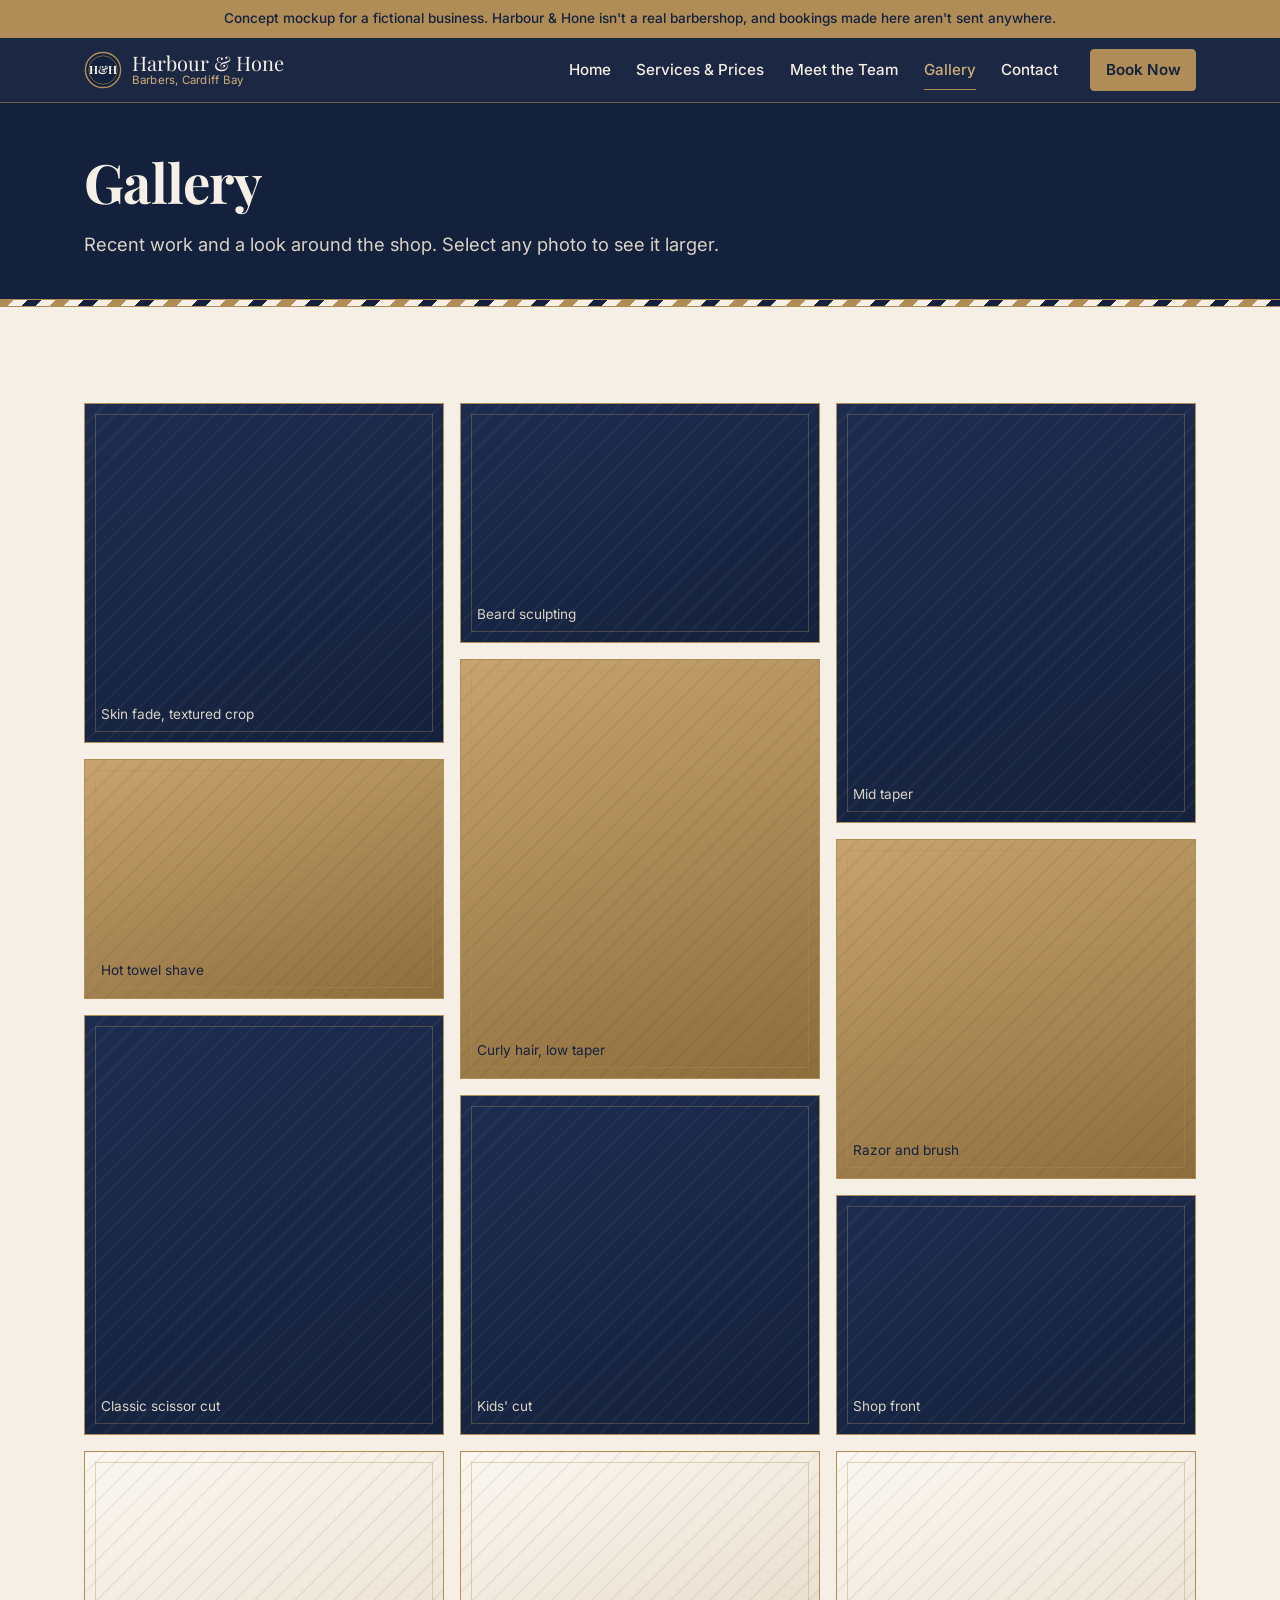
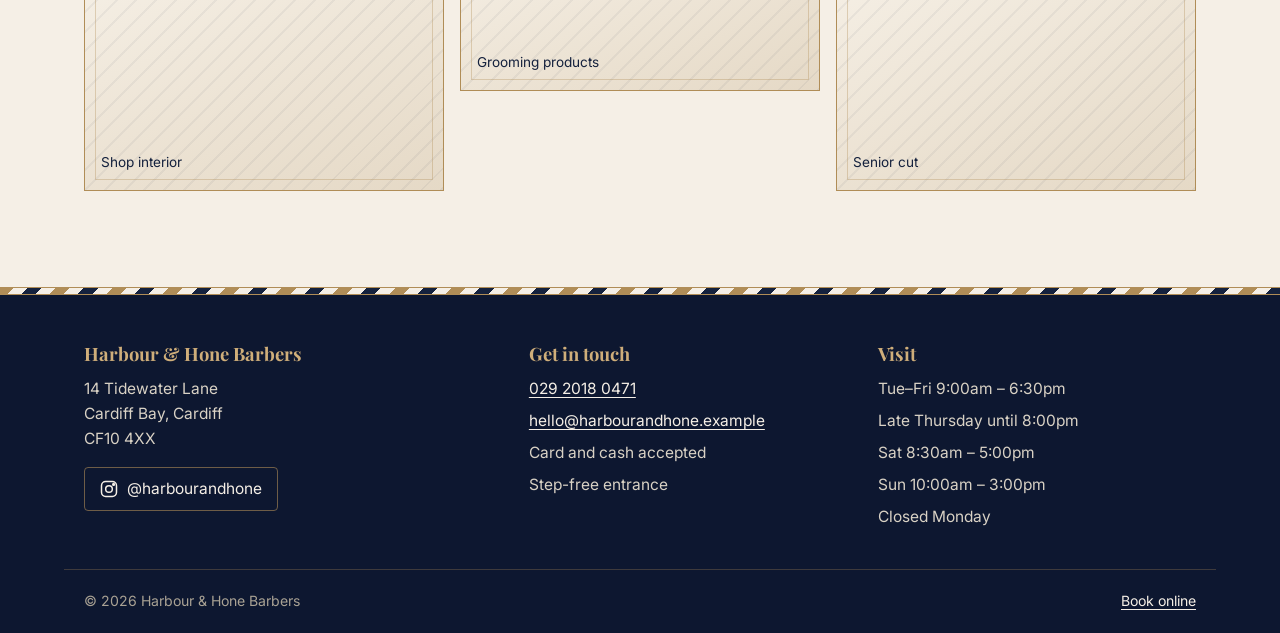
==== gallery.html @ e06b38e8 "Harbour & Hone Barbers concept mockup site Co-Authored-By: Claude Opus 5.5 <noreply@anthropic.com>" ====
<!doctype html>
<html lang="en-GB">
<head>
  <meta charset="utf-8">
  <meta name="viewport" content="width=device-width, initial-scale=1">
  <meta name="robots" content="noindex, nofollow">
  <title>Gallery | Harbour &amp; Hone Barbers, Cardiff Bay</title>
  <meta name="description" content="Fades, classic cuts, beard work and hot towel shaves from Harbour & Hone Barbers in Cardiff Bay, plus a look around the shop.">
  <meta name="theme-color" content="#14213D">
  <link rel="icon" href="assets/favicon.svg" type="image/svg+xml">
  <link rel="preconnect" href="https://fonts.googleapis.com">
  <link rel="preconnect" href="https://fonts.gstatic.com" crossorigin>
  <link rel="stylesheet" href="https://fonts.googleapis.com/css2?family=Inter:wght@400;500;600&family=Playfair+Display:wght@700&display=swap">
  <link rel="stylesheet" href="css/styles.css">
</head>
<body>
  <p class="mockup-banner">Concept mockup for a fictional business. Harbour &amp; Hone isn't a real barbershop, and bookings made here aren't sent anywhere.</p>
  <a class="skip-link" href="#main">Skip to content</a>

  <header class="site-header">
    <div class="wrap header-inner">
      <a class="brand" href="index.html" aria-label="Harbour & Hone Barbers, home">
        <svg viewBox="0 0 40 40" aria-hidden="true"><circle cx="20" cy="20" r="18.5" fill="#14213D" stroke="#B08D57" stroke-width="1.5"/><circle cx="20" cy="20" r="15" fill="none" stroke="#B08D57" stroke-width=".6"/><text x="20" y="24.5" text-anchor="middle" font-family="Playfair Display, Georgia, serif" font-size="12" font-weight="700" fill="#F5EFE6">H&amp;H</text></svg>
        <span class="brand-name">Harbour &amp; Hone<small>Barbers, Cardiff Bay</small></span>
      </a>
      <nav id="site-nav" class="site-nav" aria-label="Main">
        <ul>
          <li><a href="index.html">Home</a></li>
          <li><a href="services.html">Services &amp; Prices</a></li>
          <li><a href="team.html">Meet the Team</a></li>
          <li><a href="gallery.html" aria-current="page">Gallery</a></li>
          <li><a href="contact.html">Contact</a></li>
        </ul>
      </nav>
      <a class="btn header-book" href="book.html">Book Now</a>
      <button class="nav-toggle" type="button" aria-expanded="false" aria-controls="site-nav">
        <span class="visually-hidden">Menu</span>
        <svg viewBox="0 0 24 24" fill="none" stroke="currentColor" stroke-width="2" aria-hidden="true"><path d="M4 7h16M4 12h16M4 17h16"/></svg>
      </button>
    </div>
  </header>
  <main id="main">
    <div class="page-head">
      <div class="wrap">
        <h1>Gallery</h1>
        <p>Recent work and a look around the shop. Select any photo to see it larger.</p>
      </div>
    </div>
    <div class="pole-divider" role="presentation"></div>

    <section class="section">
      <div class="wrap gallery">
        <!-- REAL PHOTOS: swap each .ph block for an <img> with the same alt text. -->
        <ul>
          <li><button class="g-item" type="button" data-alt="Skin fade with a textured crop on top" data-caption="Skin fade with a textured crop"><span class="ph g-h2" role="img" aria-label="Photo placeholder: skin fade with a textured crop on top"><span>Skin fade, textured crop</span></span></button></li>
          <li><button class="g-item" type="button" data-tone="brass" data-alt="Barber applying a hot towel before a straight-razor shave" data-caption="Hot towel, before the razor"><span class="ph ph--brass g-h1" role="img" aria-label="Photo placeholder: barber applying a hot towel before a straight-razor shave"><span>Hot towel shave</span></span></button></li>
          <li><button class="g-item" type="button" data-alt="Classic side-parted scissor cut" data-caption="Classic scissor cut with a side parting"><span class="ph g-h3" role="img" aria-label="Photo placeholder: classic side-parted scissor cut"><span>Classic scissor cut</span></span></button></li>
          <li><button class="g-item" type="button" data-tone="cream" data-alt="Leather barber chairs in front of the exposed brick wall" data-caption="The chairs, the brick, the radio"><span class="ph ph--cream g-h2" role="img" aria-label="Photo placeholder: leather barber chairs in front of the exposed brick wall"><span>Shop interior</span></span></button></li>
          <li><button class="g-item" type="button" data-alt="Full beard sculpted and lined up" data-caption="Beard sculpted and lined up"><span class="ph g-h1" role="img" aria-label="Photo placeholder: full beard sculpted and lined up"><span>Beard sculpting</span></span></button></li>
          <li><button class="g-item" type="button" data-tone="brass" data-alt="Defined curls kept long on top with a low taper" data-caption="Curls on top, low taper"><span class="ph ph--brass g-h3" role="img" aria-label="Photo placeholder: defined curls kept long on top with a low taper"><span>Curly hair, low taper</span></span></button></li>
          <li><button class="g-item" type="button" data-alt="Young boy smiling after his kids' cut" data-caption="A happy customer after his kids' cut"><span class="ph g-h2" role="img" aria-label="Photo placeholder: young boy smiling after his kids' cut"><span>Kids' cut</span></span></button></li>
          <li><button class="g-item" type="button" data-tone="cream" data-alt="Beard oil, matte clay and pre-shave oil on the shop shelf" data-caption="Beard oil, matte clay and pre-shave oil"><span class="ph ph--cream g-h1" role="img" aria-label="Photo placeholder: beard oil, matte clay and pre-shave oil on the shop shelf"><span>Grooming products</span></span></button></li>
          <li><button class="g-item" type="button" data-alt="Mid taper with a short textured fringe" data-caption="Mid taper, short textured fringe"><span class="ph g-h3" role="img" aria-label="Photo placeholder: mid taper with a short textured fringe"><span>Mid taper</span></span></button></li>
          <li><button class="g-item" type="button" data-tone="brass" data-alt="Straight razor and brush laid out on a towel" data-caption="Tools of the trade"><span class="ph ph--brass g-h2" role="img" aria-label="Photo placeholder: straight razor and brush laid out on a towel"><span>Razor and brush</span></span></button></li>
          <li><button class="g-item" type="button" data-alt="Shop front on Tidewater Lane" data-caption="14 Tidewater Lane, Cardiff Bay"><span class="ph g-h1" role="img" aria-label="Photo placeholder: shop front on Tidewater Lane"><span>Shop front</span></span></button></li>
          <li><button class="g-item" type="button" data-tone="cream" data-alt="Neat grey crop on an older customer" data-caption="Senior cut, neat and tidy"><span class="ph ph--cream g-h2" role="img" aria-label="Photo placeholder: neat grey crop on an older customer"><span>Senior cut</span></span></button></li>
        </ul>
      </div>
    </section>

    <dialog id="lightbox" class="lightbox" aria-label="Photo viewer">
      <figure class="lb-figure">
        <div class="ph" role="img" aria-label=""><span class="lb-label"></span></div>
        <figcaption></figcaption>
      </figure>
      <div class="lb-bar">
        <button class="btn btn--ghost" type="button" data-lb="prev" aria-label="Previous photo">‹ Prev</button>
        <span class="lb-count" aria-live="polite" style="align-self:center"></span>
        <button class="btn btn--ghost" type="button" data-lb="next" aria-label="Next photo">Next ›</button>
        <button class="btn" type="button" data-lb="close">Close</button>
      </div>
    </dialog>
  </main>
  <footer class="site-footer">
    <div class="pole-divider" role="presentation"></div>
    <div class="wrap footer-grid">
      <div>
        <h2>Harbour &amp; Hone Barbers</h2>
        <address>14 Tidewater Lane<br>Cardiff Bay, Cardiff<br>CF10 4XX</address>
        <div class="socials">
          <a href="https://www.instagram.com/harbourandhone" rel="noopener"><svg viewBox="0 0 24 24" fill="none" stroke="currentColor" stroke-width="1.8" aria-hidden="true"><rect x="3" y="3" width="18" height="18" rx="5"/><circle cx="12" cy="12" r="4"/><circle cx="17.5" cy="6.5" r="1" fill="currentColor"/></svg>@harbourandhone</a>
        </div>
      </div>
      <div>
        <h2>Get in touch</h2>
        <ul>
          <li><a href="tel:+442920180471">029 2018 0471</a></li>
          <li><a href="mailto:hello@harbourandhone.example">hello@harbourandhone.example</a></li>
          <li>Card and cash accepted</li>
          <li>Step-free entrance</li>
        </ul>
      </div>
      <div>
        <h2>Visit</h2>
        <ul>
          <li>Tue–Fri 9:00am – 6:30pm</li>
          <li>Late Thursday until 8:00pm</li>
          <li>Sat 8:30am – 5:00pm</li>
          <li>Sun 10:00am – 3:00pm</li>
          <li>Closed Monday</li>
        </ul>
      </div>
    </div>
    <div class="wrap footer-base">
      <span>© <span data-year>2026</span> Harbour &amp; Hone Barbers</span>
      <span><a href="book.html">Book online</a></span>
    </div>
  </footer>

  <script src="js/main.js" defer></script>
</body>
</html>
---- css/styles.css ----
/* Harbour & Hone Barbers — shared styles. Mobile-first. */
:root {
  --navy: #14213D;
  --navy-deep: #0d1730;
  --navy-soft: #1d2d50;
  --brass: #B08D57;
  --brass-light: #cfae7a;
  --brass-ink: #7a5c2e;   /* brass darkened for text on cream (AA contrast) */
  --cream: #F5EFE6;
  --cream-dark: #ebe2d3;
  --charcoal: #222;
  --muted: #5a5348;
  --serif: "Playfair Display", Georgia, "Times New Roman", serif;
  --sans: "Inter", system-ui, -apple-system, "Segoe UI", Roboto, sans-serif;
  --max: 72rem;
  --gutter: 1.25rem;
  --radius: 4px;
  --pole: repeating-linear-gradient(-45deg, var(--navy) 0 10px, var(--cream) 10px 20px, var(--brass) 20px 30px, var(--cream) 30px 40px);
}

*, *::before, *::after { box-sizing: border-box; }
[hidden] { display: none !important; }
html { -webkit-text-size-adjust: 100%; scroll-behavior: smooth; }
body {
  margin: 0;
  font-family: var(--sans);
  font-size: 1.0625rem;
  line-height: 1.6;
  color: var(--charcoal);
  background: var(--cream);
}
img, svg, canvas { display: block; max-width: 100%; }
h1, h2, h3 { font-family: var(--serif); font-weight: 700; line-height: 1.15; margin: 0 0 .6em; color: var(--navy); }
h1 { font-size: clamp(2.4rem, 7vw, 4.4rem); letter-spacing: -.01em; }
h2 { font-size: clamp(1.8rem, 4.5vw, 2.6rem); }
h3 { font-size: 1.3rem; }
p { margin: 0 0 1em; max-width: 65ch; }
a { color: var(--brass-ink); text-underline-offset: 3px; }
a:hover { color: var(--navy); }

:focus-visible { outline: 3px solid var(--brass); outline-offset: 3px; border-radius: 2px; }
.skip-link {
  position: absolute; left: 1rem; top: -4rem; z-index: 100;
  background: var(--brass); color: var(--navy); padding: .6rem 1rem; font-weight: 600;
}
.skip-link:focus { top: 1rem; }
.visually-hidden {
  position: absolute !important; width: 1px; height: 1px; overflow: hidden;
  clip: rect(0 0 0 0); white-space: nowrap;
}

.wrap { width: 100%; max-width: var(--max); margin-inline: auto; padding-inline: var(--gutter); }
.section { padding-block: clamp(3.5rem, 9vw, 6rem); }
.section--navy { background: var(--navy); color: var(--cream); }
.section--navy h2, .section--navy h3 { color: var(--cream); }
.section--navy a { color: var(--brass-light); }
.section--sand { background: var(--cream-dark); }
.lead { font-size: 1.2rem; color: var(--muted); }
.section--navy .lead { color: #d9d2c5; }

/* Barber-pole stripe divider */
.pole-divider { height: 8px; background: var(--pole); border-block: 1px solid var(--brass); }

/* Buttons */
.btn {
  display: inline-flex; align-items: center; justify-content: center; gap: .5rem;
  min-height: 48px; padding: .75rem 1.5rem;
  font: 600 1rem/1 var(--sans); text-decoration: none; cursor: pointer;
  border: 1px solid var(--brass); border-radius: var(--radius);
  background: var(--brass); color: var(--navy);
  transition: background .2s, color .2s, transform .2s;
}
.btn:hover { background: var(--brass-light); color: var(--navy); }
.btn:active { transform: translateY(1px); }
.btn--ghost { background: transparent; color: var(--cream); }
.btn--ghost:hover { background: rgba(176,141,87,.15); color: var(--cream); }
.btn--navy { background: var(--navy); color: var(--cream); border-color: var(--navy); }
.btn--navy:hover { background: var(--navy-soft); color: var(--cream); }

/* ---------- Header ---------- */
.site-header {
  position: sticky; top: 0; z-index: 50;
  background: rgba(20,33,61,.97);
  border-bottom: 1px solid rgba(176,141,87,.5);
  backdrop-filter: blur(6px);
}
.header-inner { display: flex; align-items: center; gap: .75rem; min-height: 64px; }
.brand { display: flex; align-items: center; gap: .6rem; text-decoration: none; color: var(--cream); margin-right: auto; }
.brand:hover { color: var(--cream); }
.brand svg { width: 38px; height: 38px; flex: none; }
.brand-name { font-family: var(--serif); font-size: 1.1rem; line-height: 1.1; }
.brand-name small { display: block; font-family: var(--sans); font-size: .72rem; color: var(--brass-light); letter-spacing: .02em; }
.header-book { min-height: 42px; padding: .55rem .9rem; font-size: .95rem; white-space: nowrap; }
@media (max-width: 479px) {
  .brand-name { font-size: 1rem; white-space: nowrap; }
  .brand-name small { display: none; }
  .brand svg { width: 34px; height: 34px; }
  .header-inner { gap: .5rem; }
}
.nav-toggle {
  display: inline-flex; align-items: center; justify-content: center;
  width: 44px; height: 44px; background: none; border: 1px solid rgba(176,141,87,.6);
  border-radius: var(--radius); color: var(--cream); cursor: pointer;
}
.nav-toggle svg { width: 22px; height: 22px; }
.site-nav { display: none; }
.site-nav.is-open {
  display: block; position: absolute; inset: 100% 0 auto 0;
  background: var(--navy); border-bottom: 1px solid var(--brass);
}
.site-nav ul { list-style: none; margin: 0; padding: .5rem var(--gutter) 1rem; }
.site-nav a {
  display: block; padding: .8rem 0; color: var(--cream); text-decoration: none;
  border-bottom: 1px solid rgba(245,239,230,.1); font-weight: 500;
}
.site-nav a[aria-current="page"] { color: var(--brass-light); }

@media (min-width: 960px) {
  .nav-toggle { display: none; }
  .site-nav, .site-nav.is-open { display: block; position: static; background: none; border: 0; }
  .site-nav ul { display: flex; gap: 1.6rem; padding: 0; }
  .site-nav a { border: 0; padding: .5rem 0; font-size: .95rem; position: relative; }
  .site-nav a::after {
    content: ""; position: absolute; left: 0; right: 0; bottom: 0; height: 1px;
    background: var(--brass); transform: scaleX(0); transition: transform .25s;
  }
  .site-nav a:hover::after, .site-nav a[aria-current="page"]::after { transform: scaleX(1); }
  .brand-name { font-size: 1.25rem; }
  .header-inner { gap: 2rem; }
}

/* ---------- Hero ---------- */
.hero {
  position: relative; overflow: hidden; background: var(--navy); color: var(--cream);
  background-image:
    radial-gradient(ellipse at 75% 40%, rgba(176,141,87,.22), transparent 55%),
    linear-gradient(180deg, var(--navy) 0%, var(--navy-deep) 100%);
}
.hero-inner { display: grid; gap: 1rem; align-items: center; padding-block: 2.5rem 3rem; }
.hero h1 { color: var(--cream); }
.hero h1 span { display: block; }
.hero .lead { color: #d9d2c5; }
.hero-actions { display: flex; flex-wrap: wrap; gap: .75rem; margin-top: 1.5rem; }
.hero-meta { margin-top: 1.75rem; font-size: .95rem; color: #c9c1b3; display: flex; flex-wrap: wrap; gap: .4rem 1.25rem; }
.hero-meta strong { color: var(--brass-light); font-weight: 600; }
.pole-stage { position: relative; height: 250px; order: -1; }
.pole-stage canvas { width: 100% !important; height: 100% !important; }
.pole-fallback {
  position: absolute; left: 50%; top: 10%; bottom: 10%; width: 54px; transform: translateX(-50%);
  border: 3px solid var(--brass); border-radius: 27px; background: var(--pole); background-size: 56px 56px;
  animation: pole-scroll 2.5s linear infinite;
}
.pole-stage.is-3d .pole-fallback { display: none; }
@keyframes pole-scroll { to { background-position: 0 56px; } }

/* One orchestrated load sequence for the hero copy */
.hero-copy > * { animation: rise .8s cubic-bezier(.2,.7,.2,1) both; }
.hero-copy > *:nth-child(2) { animation-delay: .12s; }
.hero-copy > *:nth-child(3) { animation-delay: .24s; }
.hero-copy > *:nth-child(4) { animation-delay: .36s; }
@keyframes rise { from { opacity: 0; transform: translateY(18px); } }

@media (min-width: 860px) {
  .hero-inner { grid-template-columns: 1.15fr .85fr; min-height: calc(100vh - 64px); max-height: 820px; padding-block: 3rem; }
  .pole-stage { order: 0; height: 560px; }
}

/* Page heading band (inner pages) */
.page-head { background: var(--navy); color: var(--cream); padding-block: 3rem 2.5rem; }
.page-head h1 { color: var(--cream); font-size: clamp(2.2rem, 6vw, 3.4rem); margin-bottom: .3em; }
.page-head p { color: #d9d2c5; font-size: 1.15rem; margin: 0; }

/* ---------- Layout helpers ---------- */
.split { display: grid; gap: 2.5rem; align-items: center; }
@media (min-width: 860px) { .split { grid-template-columns: 1fr 1fr; gap: 4rem; } }
.section-head { display: flex; flex-wrap: wrap; justify-content: space-between; align-items: end; gap: 1rem; margin-bottom: 2rem; }
.section-head h2 { margin: 0; }

/* Placeholder photos (swap for real images) */
.ph {
  position: relative; display: flex; align-items: flex-end;
  min-height: 220px; padding: 1rem; overflow: hidden;
  background:
    repeating-linear-gradient(135deg, rgba(245,239,230,.04) 0 2px, transparent 2px 14px),
    linear-gradient(160deg, var(--navy-soft), var(--navy));
  color: #d9d2c5; font-size: .85rem; border: 1px solid var(--brass);
}
.ph::before {
  content: ""; position: absolute; inset: 10px; border: 1px solid rgba(176,141,87,.35); pointer-events: none;
}
.ph-icon { position: absolute; top: 50%; left: 50%; width: 44px; height: 44px; transform: translate(-50%,-60%); opacity: .45; color: var(--brass-light); }
.ph--brass { background: repeating-linear-gradient(135deg, rgba(20,33,61,.06) 0 2px, transparent 2px 14px), linear-gradient(160deg, #c7a46d, #8e6d3d); color: var(--navy); }
.ph--brass .ph-icon { color: var(--navy); }
.ph--cream { background: repeating-linear-gradient(135deg, rgba(20,33,61,.05) 0 2px, transparent 2px 14px), linear-gradient(160deg, #fbf7f0, #e5d9c6); color: var(--navy); }
.ph--cream .ph-icon { color: var(--brass-ink); }
.ph span { position: relative; }

/* About */
.about-photo { min-height: 360px; }
.about-facts { display: grid; grid-template-columns: repeat(auto-fit, minmax(9rem, 1fr)); gap: 1rem; margin-top: 1.5rem; }
.about-facts div { border-top: 1px solid var(--brass); padding-top: .6rem; }
.about-facts strong { display: block; font-family: var(--serif); font-size: 1.6rem; color: var(--navy); }
.about-facts span { font-size: .92rem; color: var(--muted); }

/* Featured services */
.feature-list { display: grid; gap: 1px; background: rgba(176,141,87,.45); border: 1px solid rgba(176,141,87,.45); }
@media (min-width: 700px) { .feature-list { grid-template-columns: repeat(2, 1fr); } }
@media (min-width: 1000px) { .feature-list { grid-template-columns: repeat(4, 1fr); } }
.feature { background: var(--navy); padding: 1.75rem 1.5rem; display: flex; flex-direction: column; }
.feature h3 { margin-bottom: .3rem; }
.feature .price { font-family: var(--serif); font-size: 2.2rem; color: var(--brass-light); line-height: 1; margin: .8rem 0 .2rem; }
.feature .dur { font-size: .9rem; color: #c9c1b3; }
.feature p { color: #d9d2c5; font-size: .98rem; margin-top: .6rem; }
.feature-svg { width: 40px; height: 40px; color: var(--brass); margin-bottom: 1rem; }

/* Testimonials */
.quotes { display: grid; gap: 1.5rem; }
@media (min-width: 860px) { .quotes { grid-template-columns: repeat(3, 1fr); } }
.quote {
  margin: 0; padding: 1.75rem 1.5rem 1.5rem; background: #fffdf9;
  border: 1px solid rgba(176,141,87,.6); border-top: 4px solid var(--navy); position: relative;
}
.quote p { font-family: var(--serif); font-size: 1.2rem; line-height: 1.45; color: var(--navy); }
.quote p::before { content: "\201C"; display: block; font-size: 3rem; line-height: .6; color: var(--brass); margin-bottom: .3rem; }
.quote footer { font-size: .95rem; color: var(--muted); }

/* Hours */
.hours { width: 100%; border-collapse: collapse; }
.hours th, .hours td { text-align: left; padding: .7rem 0; border-bottom: 1px solid rgba(176,141,87,.4); }
.hours th { font-weight: 600; }
.hours td { text-align: right; }
.hours .closed td { color: var(--muted); }
.hours tr.is-today th, .hours tr.is-today td { color: var(--navy); font-weight: 700; }
.hours tr.is-today th::after { content: " (today)"; font-weight: 400; color: var(--brass-ink); font-size: .9rem; }
.section--navy .hours tr.is-today th, .section--navy .hours tr.is-today td { color: var(--brass-light); }
.section--navy .hours tr.is-today th::after { color: var(--brass-light); }
.section--navy .hours .closed td { color: #b8b0a2; }

/* Map placeholder */
.map-ph {
  position: relative; min-height: 320px; border: 1px solid var(--brass); overflow: hidden;
  background:
    linear-gradient(90deg, rgba(20,33,61,.08) 1px, transparent 1px) 0 0 / 32px 32px,
    linear-gradient(rgba(20,33,61,.08) 1px, transparent 1px) 0 0 / 32px 32px,
    linear-gradient(170deg, #e7dcc9 0 55%, #b9c6d6 55% 100%);
  display: grid; place-items: center; text-align: center; padding: 1.5rem;
}
.map-ph .pin { width: 44px; height: 44px; color: var(--navy); margin: 0 auto .5rem; }
.map-card { background: var(--cream); border: 1px solid var(--brass); padding: 1rem 1.25rem; max-width: 18rem; }
.map-card p { margin: 0 0 .5rem; }

/* ---------- Footer ---------- */
.site-footer { background: var(--navy-deep); color: #d9d2c5; font-size: .97rem; }
.site-footer a { color: var(--cream); }
.site-footer a:hover { color: var(--brass-light); }
.footer-grid { display: grid; gap: 2rem; padding-block: 3rem 2rem; }
@media (min-width: 760px) { .footer-grid { grid-template-columns: 1.3fr 1fr 1fr; } }
.site-footer h2 { font-size: 1.15rem; color: var(--brass-light); margin-bottom: .8rem; }
.site-footer ul { list-style: none; padding: 0; margin: 0; }
.site-footer li { margin-bottom: .45rem; }
.site-footer address { font-style: normal; }
.socials { display: flex; gap: .75rem; margin-top: 1rem; }
.socials a {
  display: inline-flex; align-items: center; gap: .5rem; min-height: 44px; padding: .4rem .9rem;
  border: 1px solid rgba(176,141,87,.6); border-radius: var(--radius); text-decoration: none;
}
.socials svg { width: 20px; height: 20px; }
.footer-base { border-top: 1px solid rgba(176,141,87,.3); padding-block: 1.25rem; font-size: .88rem; color: #a9a294; display: flex; flex-wrap: wrap; justify-content: space-between; gap: .5rem; }

/* ---------- Services page ---------- */
.price-table { width: 100%; border-collapse: collapse; margin-bottom: 2.5rem; background: #fffdf9; border: 1px solid rgba(176,141,87,.6); }
.price-table caption { text-align: left; font-family: var(--serif); font-size: 1.5rem; color: var(--navy); font-weight: 700; padding-bottom: .75rem; }
.price-table th, .price-table td { padding: 1rem; text-align: left; border-bottom: 1px solid rgba(176,141,87,.35); vertical-align: top; }
.price-table thead th { background: var(--navy); color: var(--cream); font-size: .9rem; font-weight: 600; }
.price-table tbody th { font-weight: 600; color: var(--navy); }
.price-table tbody th small { display: block; font-weight: 400; color: var(--muted); font-size: .9rem; margin-top: .2rem; }
.price-table .num { text-align: right; white-space: nowrap; width: 6.5rem; }
.price-table td.num:last-child { font-family: var(--serif); font-size: 1.3rem; color: var(--navy); font-weight: 700; }
.price-table tr:last-child th, .price-table tr:last-child td { border-bottom: 0; }
.tag { display: inline-block; font-size: .78rem; font-weight: 600; padding: .3rem .65rem; margin-left: .4rem; border-radius: 2px; background: var(--navy); color: var(--cream); vertical-align: middle; }
.note-list { padding-left: 1.2rem; }
.note-list li { margin-bottom: .5rem; }

/* ---------- Team ---------- */
.team-grid { display: grid; gap: 2rem; }
@media (min-width: 700px) { .team-grid { grid-template-columns: repeat(2, 1fr); } }
@media (min-width: 1100px) { .team-grid { grid-template-columns: repeat(4, 1fr); } }
.member { perspective: 900px; }
.member-card {
  height: 100%; background: #fffdf9; border: 1px solid rgba(176,141,87,.6);
  transform-style: preserve-3d; transition: transform .25s ease-out, box-shadow .25s;
}
.member-card:hover { box-shadow: 0 18px 40px -20px rgba(20,33,61,.45); }
.member .ph { min-height: 280px; border: 0; border-bottom: 1px solid var(--brass); }
.monogram { position: absolute; inset: 0; display: grid; place-items: center; font-family: var(--serif); font-size: 4.5rem; color: var(--brass-light); opacity: .9; transform: translateZ(40px); }
.member-body { padding: 1.25rem 1.25rem 1.5rem; }
.member h2 { font-size: 1.45rem; margin-bottom: .1rem; }
.role { color: var(--brass-ink); font-weight: 600; margin-bottom: .8rem; }
.member ul { padding-left: 1.1rem; margin: 0; }
.member li { margin-bottom: .35rem; }
.badge-welsh { display: inline-block; margin-top: .9rem; padding: .5rem .85rem; border: 1px solid var(--brass); font-size: .88rem; color: var(--navy); }

/* ---------- Gallery ---------- */
.gallery { columns: 1; column-gap: 1rem; }
@media (min-width: 560px) { .gallery { columns: 2; } }
@media (min-width: 960px) { .gallery { columns: 3; } }
.gallery li { break-inside: avoid; margin-bottom: 1rem; list-style: none; }
.gallery ul { padding: 0; margin: 0; }
.g-item { display: block; width: 100%; padding: 0; border: 0; background: none; cursor: zoom-in; text-align: left; font: inherit; }
.g-item .ph { transition: transform .35s; }
.g-item:hover .ph, .g-item:focus-visible .ph { transform: scale(1.015); }
.g-h1 { min-height: 240px; } .g-h2 { min-height: 340px; } .g-h3 { min-height: 420px; }

.lightbox {
  width: min(92vw, 900px); max-height: 92vh; padding: 0; border: 1px solid var(--brass);
  background: var(--navy); color: var(--cream);
}
.lightbox::backdrop { background: rgba(8,14,28,.88); }
.lightbox[open] { animation: lb-in .35s cubic-bezier(.2,.7,.2,1); }
@keyframes lb-in { from { opacity: 0; transform: perspective(1000px) rotateX(8deg) scale(.94); } }
.lb-figure { margin: 0; }
.lb-figure .ph { min-height: min(68vh, 560px); border: 0; font-size: 1rem; }
.lb-figure figcaption { padding: 1rem 1.25rem; font-family: var(--serif); font-size: 1.15rem; }
.lb-bar { display: flex; justify-content: space-between; gap: .5rem; padding: 0 1.25rem 1.25rem; }
.lb-bar { flex-wrap: wrap; align-items: center; }
.lb-bar button { min-width: 44px; white-space: nowrap; padding-inline: 1rem; }
.lb-count { white-space: nowrap; }

/* ---------- Forms ---------- */
.form { display: grid; gap: 1.25rem; background: #fffdf9; border: 1px solid rgba(176,141,87,.6); padding: clamp(1.25rem, 4vw, 2.25rem); }
@media (min-width: 700px) { .form .row-2 { display: grid; grid-template-columns: 1fr 1fr; gap: 1.25rem; } }
.field { display: grid; gap: .4rem; }
.field label, .field legend { font-weight: 600; color: var(--navy); }
.field .hint { font-size: .9rem; color: var(--muted); margin: 0; }
input, select, textarea {
  width: 100%; min-height: 48px; padding: .7rem .85rem;
  font: inherit; color: var(--charcoal); background: #fff;
  border: 1px solid #a89a83; border-radius: var(--radius);
}
textarea { min-height: 7rem; resize: vertical; }
input:focus-visible, select:focus-visible, textarea:focus-visible { outline: 3px solid var(--brass); outline-offset: 1px; border-color: var(--navy); }
.field-error { color: #9b1c1c; font-size: .92rem; margin: 0; min-height: 0; }
[aria-invalid="true"] { border-color: #9b1c1c; }
fieldset.field { border: 0; padding: 0; margin: 0; }
.slots { display: grid; grid-template-columns: repeat(auto-fill, minmax(5.5rem, 1fr)); gap: .5rem; }
.slots label { position: relative; }
.slots input { position: absolute; opacity: 0; width: 1px; height: 1px; min-height: 0; }
.slots span {
  display: grid; place-items: center; min-height: 44px; border: 1px solid #a89a83; border-radius: var(--radius);
  font-weight: 500; cursor: pointer; background: #fff; transition: background .15s, color .15s;
}
.slots input:checked + span { background: var(--navy); color: var(--cream); border-color: var(--navy); }
.slots input:focus-visible + span { outline: 3px solid var(--brass); outline-offset: 2px; }
.slots-empty { color: var(--muted); font-style: italic; margin: 0; }
.confirm {
  border: 1px solid var(--brass); border-top: 6px solid var(--navy); background: #fffdf9; padding: 2rem;
}
.confirm h2 { margin-bottom: .4rem; }
.confirm dl { display: grid; grid-template-columns: auto 1fr; gap: .4rem 1.25rem; margin: 1.25rem 0; }
.confirm dt { font-weight: 600; color: var(--navy); }
.confirm dd { margin: 0; }
.aside-box { border: 1px solid rgba(176,141,87,.6); padding: 1.5rem; background: var(--cream-dark); }
.aside-box h2 { font-size: 1.3rem; }
.aside-box ul { padding-left: 1.1rem; margin: 0; }
.aside-box li { margin-bottom: .5rem; }
.book-layout { display: grid; gap: 2rem; }
@media (min-width: 960px) { .book-layout { grid-template-columns: 1.6fr 1fr; align-items: start; } }

/* Contact */
.contact-list { list-style: none; padding: 0; margin: 0 0 1.5rem; display: grid; gap: 1rem; }
.contact-list li { display: grid; grid-template-columns: 28px 1fr; gap: .75rem; align-items: start; }
.contact-list svg { width: 24px; height: 24px; color: var(--brass-ink); margin-top: .15rem; }
.contact-list strong { display: block; color: var(--navy); }

/* CTA band */
.cta-band { text-align: center; }
.cta-band p { margin-inline: auto; }

@media (prefers-reduced-motion: reduce) {
  *, *::before, *::after { animation-duration: .01ms !important; animation-iteration-count: 1 !important; transition-duration: .01ms !important; scroll-behavior: auto !important; }
}

/* Mockup notice: remove this rule, the .mockup-banner paragraphs, the robots meta tags and robots.txt before going live */
.mockup-banner { margin: 0; padding: .5rem var(--gutter); background: var(--brass); color: var(--navy); font-size: .85rem; font-weight: 500; text-align: center; max-width: none; }
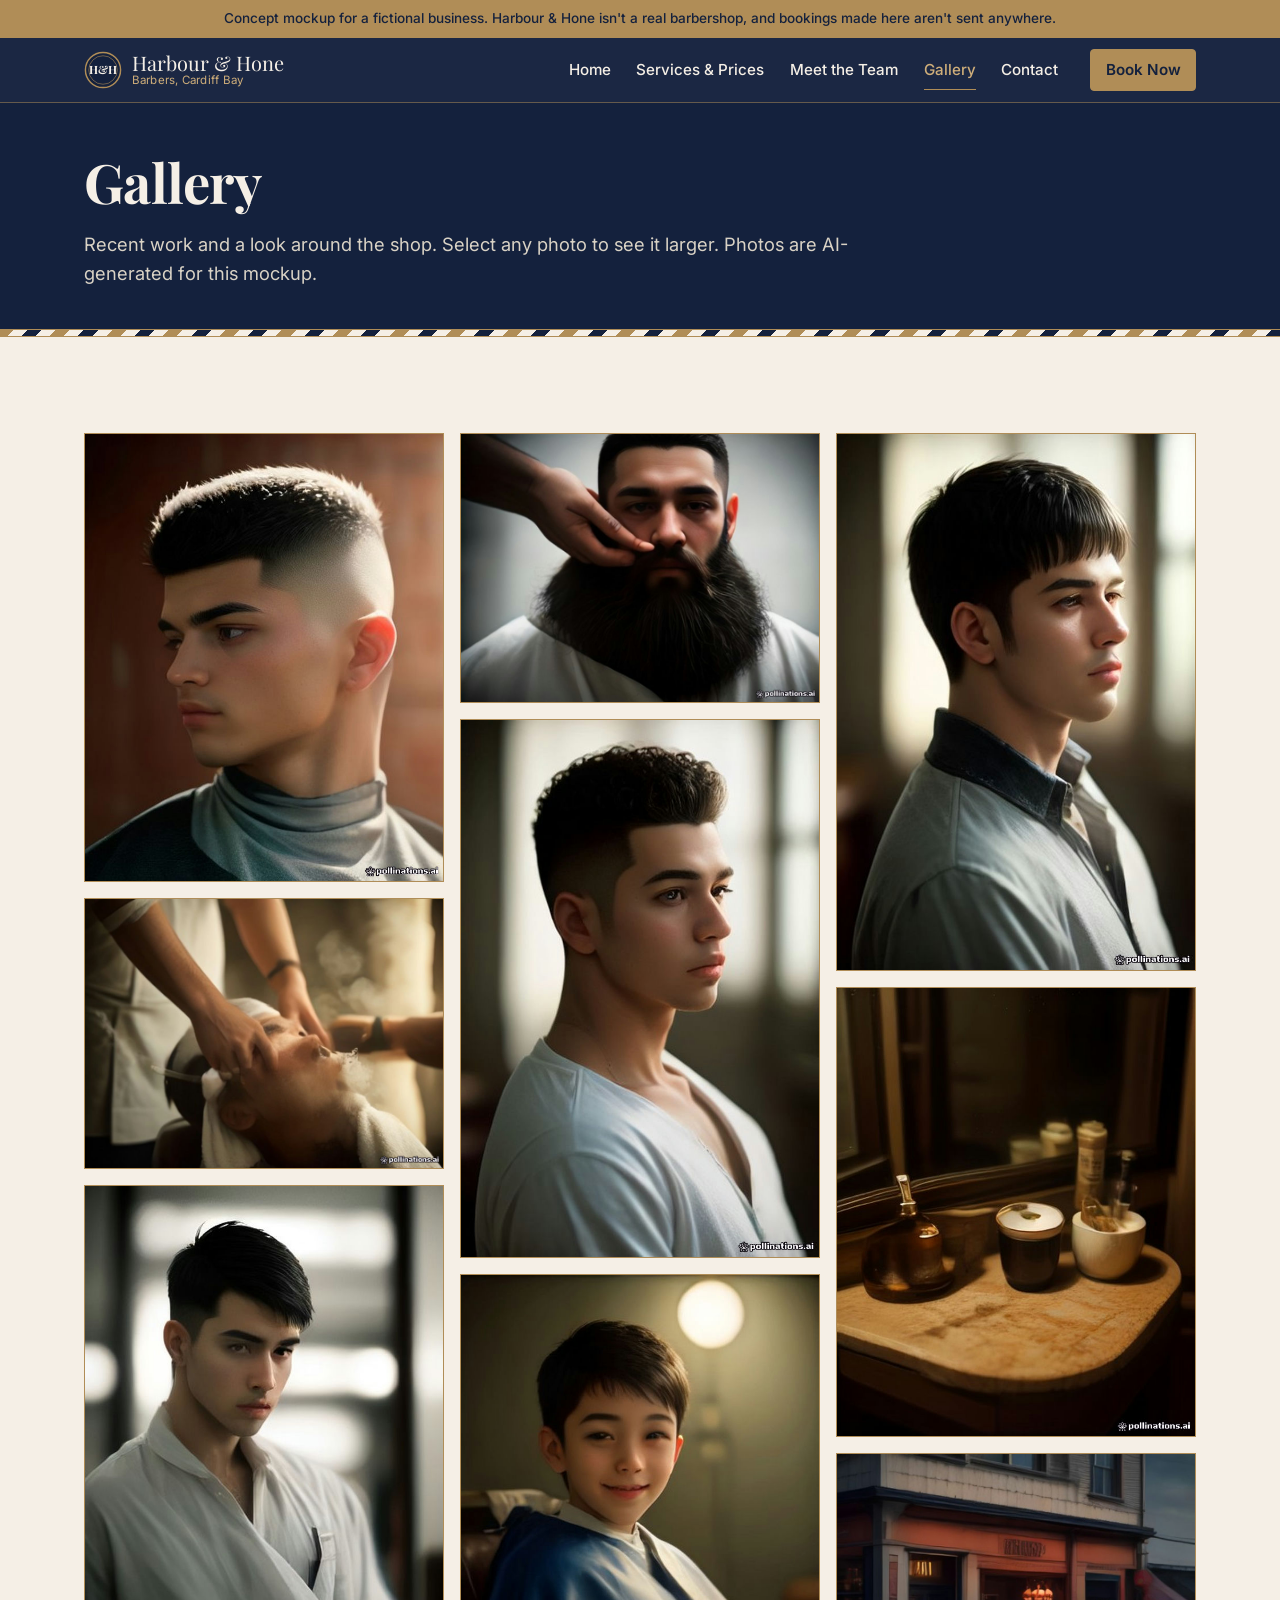
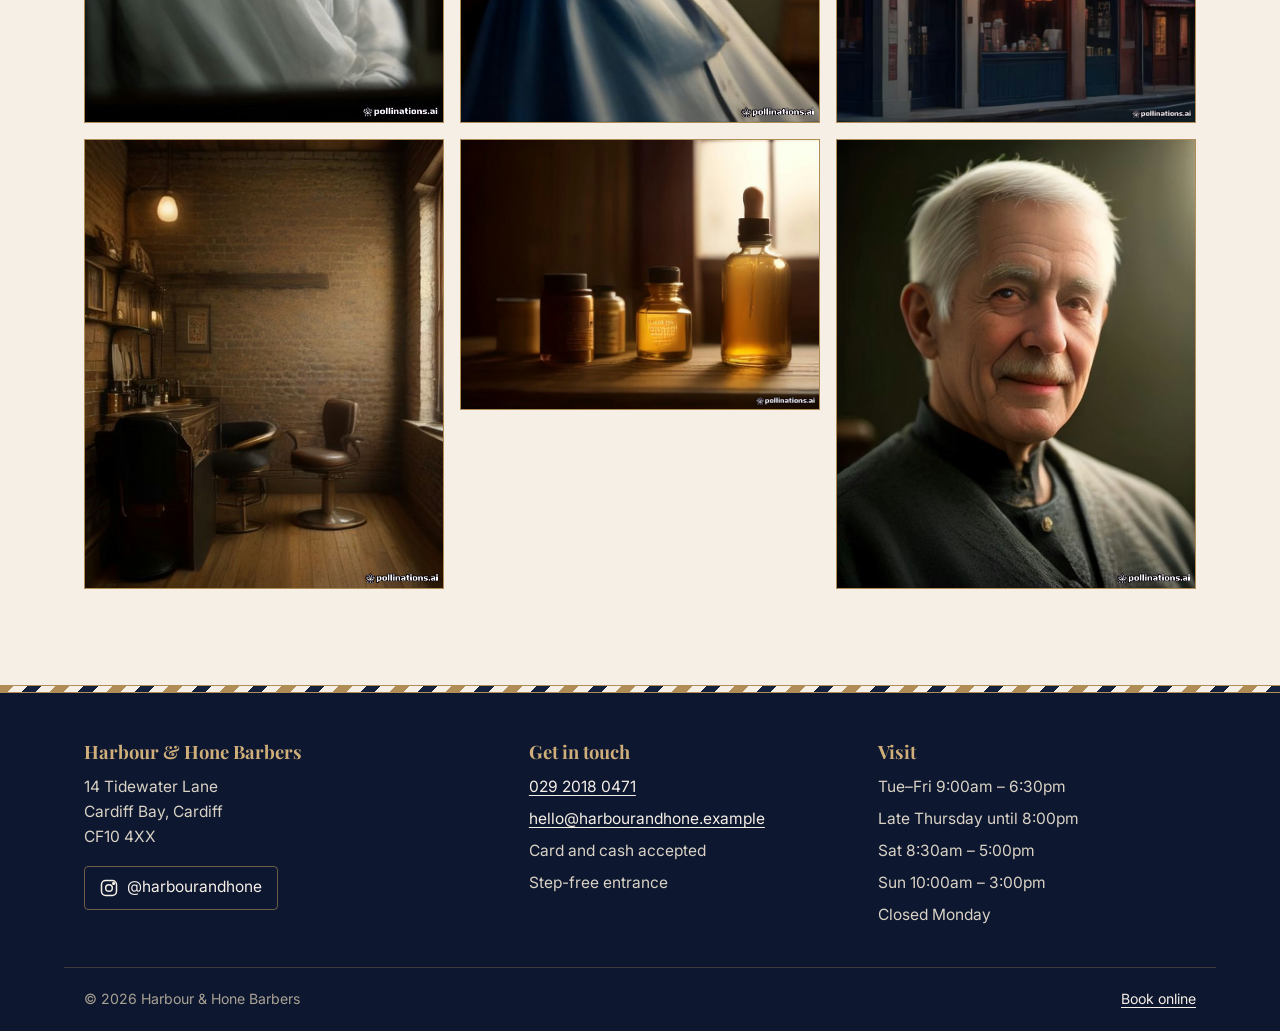
==== commit 21770bdc: "Add AI-generated mockup photos to gallery and about section Images generated with Pollinations.ai; g" ====
--- a/gallery.html
+++ b/gallery.html
@@ -43,34 +43,34 @@
     <div class="page-head">
       <div class="wrap">
         <h1>Gallery</h1>
-        <p>Recent work and a look around the shop. Select any photo to see it larger.</p>
+        <p>Recent work and a look around the shop. Select any photo to see it larger. Photos are AI-generated for this mockup.</p>
       </div>
     </div>
     <div class="pole-divider" role="presentation"></div>
 
     <section class="section">
       <div class="wrap gallery">
-        <!-- REAL PHOTOS: swap each .ph block for an <img> with the same alt text. -->
+        <!-- AI-generated mockup photos (Pollinations.ai). Replace with real shop photos, same alt text. -->
         <ul>
-          <li><button class="g-item" type="button" data-alt="Skin fade with a textured crop on top" data-caption="Skin fade with a textured crop"><span class="ph g-h2" role="img" aria-label="Photo placeholder: skin fade with a textured crop on top"><span>Skin fade, textured crop</span></span></button></li>
-          <li><button class="g-item" type="button" data-tone="brass" data-alt="Barber applying a hot towel before a straight-razor shave" data-caption="Hot towel, before the razor"><span class="ph ph--brass g-h1" role="img" aria-label="Photo placeholder: barber applying a hot towel before a straight-razor shave"><span>Hot towel shave</span></span></button></li>
-          <li><button class="g-item" type="button" data-alt="Classic side-parted scissor cut" data-caption="Classic scissor cut with a side parting"><span class="ph g-h3" role="img" aria-label="Photo placeholder: classic side-parted scissor cut"><span>Classic scissor cut</span></span></button></li>
-          <li><button class="g-item" type="button" data-tone="cream" data-alt="Leather barber chairs in front of the exposed brick wall" data-caption="The chairs, the brick, the radio"><span class="ph ph--cream g-h2" role="img" aria-label="Photo placeholder: leather barber chairs in front of the exposed brick wall"><span>Shop interior</span></span></button></li>
-          <li><button class="g-item" type="button" data-alt="Full beard sculpted and lined up" data-caption="Beard sculpted and lined up"><span class="ph g-h1" role="img" aria-label="Photo placeholder: full beard sculpted and lined up"><span>Beard sculpting</span></span></button></li>
-          <li><button class="g-item" type="button" data-tone="brass" data-alt="Defined curls kept long on top with a low taper" data-caption="Curls on top, low taper"><span class="ph ph--brass g-h3" role="img" aria-label="Photo placeholder: defined curls kept long on top with a low taper"><span>Curly hair, low taper</span></span></button></li>
-          <li><button class="g-item" type="button" data-alt="Young boy smiling after his kids' cut" data-caption="A happy customer after his kids' cut"><span class="ph g-h2" role="img" aria-label="Photo placeholder: young boy smiling after his kids' cut"><span>Kids' cut</span></span></button></li>
-          <li><button class="g-item" type="button" data-tone="cream" data-alt="Beard oil, matte clay and pre-shave oil on the shop shelf" data-caption="Beard oil, matte clay and pre-shave oil"><span class="ph ph--cream g-h1" role="img" aria-label="Photo placeholder: beard oil, matte clay and pre-shave oil on the shop shelf"><span>Grooming products</span></span></button></li>
-          <li><button class="g-item" type="button" data-alt="Mid taper with a short textured fringe" data-caption="Mid taper, short textured fringe"><span class="ph g-h3" role="img" aria-label="Photo placeholder: mid taper with a short textured fringe"><span>Mid taper</span></span></button></li>
-          <li><button class="g-item" type="button" data-tone="brass" data-alt="Straight razor and brush laid out on a towel" data-caption="Tools of the trade"><span class="ph ph--brass g-h2" role="img" aria-label="Photo placeholder: straight razor and brush laid out on a towel"><span>Razor and brush</span></span></button></li>
-          <li><button class="g-item" type="button" data-alt="Shop front on Tidewater Lane" data-caption="14 Tidewater Lane, Cardiff Bay"><span class="ph g-h1" role="img" aria-label="Photo placeholder: shop front on Tidewater Lane"><span>Shop front</span></span></button></li>
-          <li><button class="g-item" type="button" data-tone="cream" data-alt="Neat grey crop on an older customer" data-caption="Senior cut, neat and tidy"><span class="ph ph--cream g-h2" role="img" aria-label="Photo placeholder: neat grey crop on an older customer"><span>Senior cut</span></span></button></li>
+          <li><button class="g-item" type="button" data-src="assets/img/g01-skin-fade.jpg" data-alt="Skin fade with a textured crop on top" data-caption="Skin fade with a textured crop"><img src="assets/img/g01-skin-fade.jpg" alt="Skin fade with a textured crop on top" loading="lazy" decoding="async"></button></li>
+          <li><button class="g-item" type="button" data-src="assets/img/g02-hot-towel.jpg" data-alt="Barber applying a hot towel before a straight-razor shave" data-caption="Hot towel, before the razor"><img src="assets/img/g02-hot-towel.jpg" alt="Barber applying a hot towel before a straight-razor shave" loading="lazy" decoding="async"></button></li>
+          <li><button class="g-item" type="button" data-src="assets/img/g03-classic-cut.jpg" data-alt="Classic side-parted scissor cut" data-caption="Classic scissor cut with a side parting"><img src="assets/img/g03-classic-cut.jpg" alt="Classic side-parted scissor cut" loading="lazy" decoding="async"></button></li>
+          <li><button class="g-item" type="button" data-src="assets/img/g04-interior.jpg" data-alt="Leather barber chairs in front of the exposed brick wall" data-caption="The chairs, the brick, the radio"><img src="assets/img/g04-interior.jpg" alt="Leather barber chairs in front of the exposed brick wall" loading="lazy" decoding="async"></button></li>
+          <li><button class="g-item" type="button" data-src="assets/img/g05-beard.jpg" data-alt="Full beard sculpted and lined up" data-caption="Beard sculpted and lined up"><img src="assets/img/g05-beard.jpg" alt="Full beard sculpted and lined up" loading="lazy" decoding="async"></button></li>
+          <li><button class="g-item" type="button" data-src="assets/img/g06-curls-taper.jpg" data-alt="Defined curls kept long on top with a low taper" data-caption="Curls on top, low taper"><img src="assets/img/g06-curls-taper.jpg" alt="Defined curls kept long on top with a low taper" loading="lazy" decoding="async"></button></li>
+          <li><button class="g-item" type="button" data-src="assets/img/g07-kids-cut.jpg" data-alt="Young boy smiling after his kids' cut" data-caption="A happy customer after his kids' cut"><img src="assets/img/g07-kids-cut.jpg" alt="Young boy smiling after his kids' cut" loading="lazy" decoding="async"></button></li>
+          <li><button class="g-item" type="button" data-src="assets/img/g08-products.jpg" data-alt="Beard oil, matte clay and pre-shave oil on the shop shelf" data-caption="Beard oil, matte clay and pre-shave oil"><img src="assets/img/g08-products.jpg" alt="Beard oil, matte clay and pre-shave oil on the shop shelf" loading="lazy" decoding="async"></button></li>
+          <li><button class="g-item" type="button" data-src="assets/img/g09-mid-taper.jpg" data-alt="Mid taper with a short textured fringe" data-caption="Mid taper, short textured fringe"><img src="assets/img/g09-mid-taper.jpg" alt="Mid taper with a short textured fringe" loading="lazy" decoding="async"></button></li>
+          <li><button class="g-item" type="button" data-src="assets/img/g10-razor-brush.jpg" data-alt="Shaving mug and pre-shave oil on the barber's counter" data-caption="The shaving counter"><img src="assets/img/g10-razor-brush.jpg" alt="Shaving mug and pre-shave oil on the barber's counter" loading="lazy" decoding="async"></button></li>
+          <li><button class="g-item" type="button" data-src="assets/img/g11-shopfront.jpg" data-alt="Shop front on Tidewater Lane" data-caption="14 Tidewater Lane, Cardiff Bay"><img src="assets/img/g11-shopfront.jpg" alt="Shop front on Tidewater Lane" loading="lazy" decoding="async"></button></li>
+          <li><button class="g-item" type="button" data-src="assets/img/g12-senior-cut.jpg" data-alt="Neat grey crop on an older customer" data-caption="Senior cut, neat and tidy"><img src="assets/img/g12-senior-cut.jpg" alt="Neat grey crop on an older customer" loading="lazy" decoding="async"></button></li>
         </ul>
       </div>
     </section>
 
     <dialog id="lightbox" class="lightbox" aria-label="Photo viewer">
       <figure class="lb-figure">
-        <div class="ph" role="img" aria-label=""><span class="lb-label"></span></div>
+        <img class="lb-img" src="assets/img/g01-skin-fade.jpg" alt="">
         <figcaption></figcaption>
       </figure>
       <div class="lb-bar">
--- a/css/styles.css
+++ b/css/styles.css
@@ -380,5 +380,11 @@
   *, *::before, *::after { animation-duration: .01ms !important; animation-iteration-count: 1 !important; transition-duration: .01ms !important; scroll-behavior: auto !important; }
 }
 
-/* Mockup notice: remove this rule, the .mockup-banner paragraphs, the robots meta tags and robots.txt before going live */
+/* Mockup notice: remove this rule, the .mockup-banner paragraphs and the robots meta tags before going live */
 .mockup-banner { margin: 0; padding: .5rem var(--gutter); background: var(--brass); color: var(--navy); font-size: .85rem; font-weight: 500; text-align: center; max-width: none; }
+
+/* Photos (AI-generated mockup images in assets/img) */
+.about-photo { display: block; width: 100%; height: 100%; min-height: 360px; max-height: 560px; object-fit: cover; border: 1px solid var(--brass); }
+.g-item img { display: block; width: 100%; height: auto; border: 1px solid var(--brass); transition: transform .35s; background: var(--navy-soft); }
+.g-item:hover img, .g-item:focus-visible img { transform: scale(1.015); }
+.lb-img { display: block; width: 100%; max-height: 70vh; object-fit: contain; background: var(--navy-deep); }
